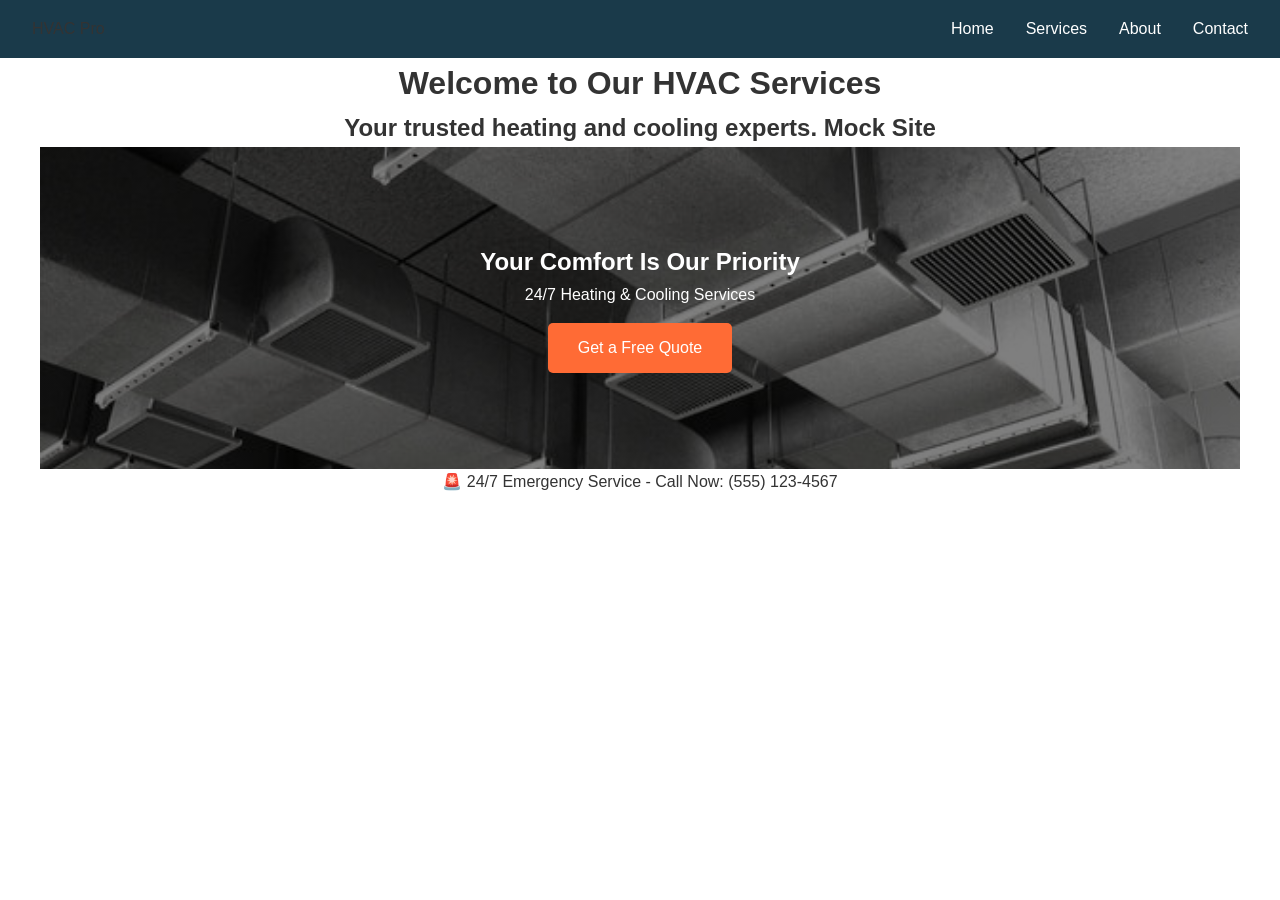
==== index.html @ 46e5fee6 "Add files via upload" ====
<!DOCTYPE html>
<html>
<head>
    <link rel="stylesheet" href="index.css">
    <title>Mock Site: HVAC</title>
</head>
<body style="text-align: center;">
<header>
    <nav>
        <div class="logo">HVAC Pro</div>
        <ul>
            <li><a href="index.html">Home</a></li>
            <li><a href="Services.html">Services</a></li>
            <li><a href="about.html">About</a></li>
            <li><a href="contact.html">Contact</a></li>
        </ul>
    </nav>
</header>

     <h1>Welcome to Our HVAC Services</h1>
    <h2>Your trusted heating and cooling experts. Mock Site</h2>
<section class="hero">
    <h1>Your Comfort Is Our Priority</h1>
    <p>24/7 Heating & Cooling Services</p>
    <a href="contact.html" class="cta-button">Get a Free Quote</a>
</section>
</body>
<div class="emergency-banner">
    🚨 24/7 Emergency Service - Call Now: (555) 123-4567
</div>
<script>
    // Wait for HTML to load before running
    document.addEventListener('DOMContentLoaded', function() {
        // Simple script to highlight today's hours
        const days = ['Sunday', 'Monday', 'Tuesday', 'Wednesday', 'Thursday', 'Friday', 'Saturday'];
        const today = days[new Date().getDay()];
        const hoursList = document.querySelectorAll('#hours li');
        
        if (hoursList.length > 0) {
            hoursList.forEach(li => {
                if (li.textContent.includes(today)) {
                    li.classList.add('today');
                }
            });
        } else {
            console.log('Hours list not found on this page');
        }
    });
</script>
</html>
---- index.css ----
/* Reset & Base */
* {
    margin: 0;
    padding: 0;
    box-sizing: border-box;
}

body {
    font-family: Arial, sans-serif;
    line-height: 1.6;
    color: #333;
}

/* Navigation */
nav {
    background: #1a3a4a;
    padding: 1rem 2rem;
    display: flex;
    justify-content: space-between;
    align-items: center;
}

nav ul {
    display: flex;
    list-style: none;
    gap: 2rem;
}

nav a {
    color: white;
    text-decoration: none;
}

/* Sections */
section {
    padding: 4rem 2rem;
    max-width: 1200px;
    margin: 0 auto;
}

/* Hero */
.hero {
    text-align: center;
    padding: 6rem 2rem;
    background: linear-gradient(rgba(0,0,0,0.5), rgba(0,0,0,0.5)), 
                url('360_F_1784794726_fTnKJfXmopYeZTI3hPSH36VdZ2Bxh9Bz.jpg');
    background-size: cover;
    color: white;
}

.cta-button {
    display: inline-block;
    padding: 12px 30px;
    background: #ff6b35;
    color: white;
    text-decoration: none;
    border-radius: 5px;
    margin-top: 1rem;
}

/* Service Cards */
.service-grid {
    display: grid;
    grid-template-columns: repeat(auto-fit, minmax(250px, 1fr));
    gap: 2rem;
    margin-top: 2rem;
}

.service-card {
    padding: 2rem;
    background: #f4f4f4;
    border-radius: 8px;
    text-align: center;
}

/* Footer */
footer {
    background: #1a3a4a;
    color: white;
    text-align: center;
    padding: 2rem;
}

/* Mobile Responsive */
@media (max-width: 768px) {
    nav {
        flex-direction: column;
        gap: 1rem;
    }
    
    nav ul {
        flex-direction: column;
        align-items: center;
        gap: 0.5rem;
    }
    
    section {
        padding: 2rem 1rem;
    }
}
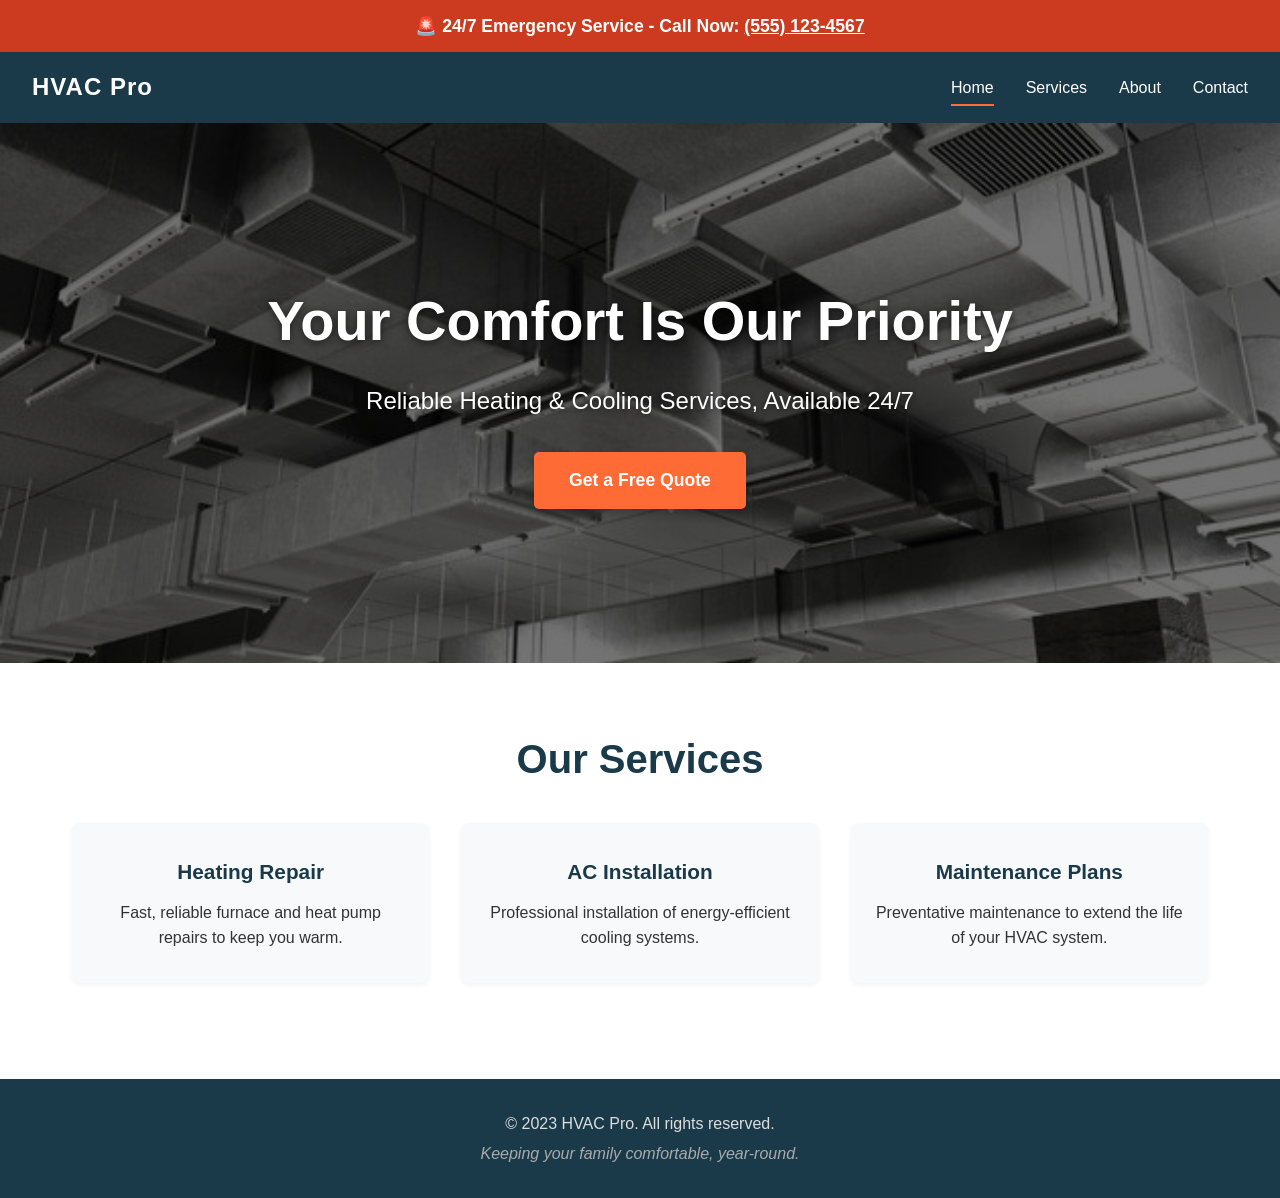
==== commit ef753f78: "Add files via upload" ====
--- a/index.html
+++ b/index.html
@@ -1,50 +1,64 @@
 <!DOCTYPE html>
-<html>
+<html lang="en">
 <head>
+    <meta charset="UTF-8">
+    <meta name="viewport" content="width=device-width, initial-scale=1.0">
+    <title>HVAC Pro | Your Trusted Heating & Cooling Experts</title>
     <link rel="stylesheet" href="index.css">
-    <title>Mock Site: HVAC</title>
 </head>
-<body style="text-align: center;">
-<header>
-    <nav>
-        <div class="logo">HVAC Pro</div>
-        <ul>
-            <li><a href="index.html">Home</a></li>
-            <li><a href="Services.html">Services</a></li>
-            <li><a href="about.html">About</a></li>
-            <li><a href="contact.html">Contact</a></li>
-        </ul>
-    </nav>
-</header>
+<body>
+    <!-- Emergency Banner -->
+    <div class="emergency-banner">
+        🚨 24/7 Emergency Service - Call Now: <a href="tel:+15551234567">(555) 123-4567</a>
+    </div>
 
-     <h1>Welcome to Our HVAC Services</h1>
-    <h2>Your trusted heating and cooling experts. Mock Site</h2>
-<section class="hero">
-    <h1>Your Comfort Is Our Priority</h1>
-    <p>24/7 Heating & Cooling Services</p>
-    <a href="contact.html" class="cta-button">Get a Free Quote</a>
-</section>
+    <!-- Navigation -->
+    <header>
+        <nav>
+            <div class="logo">HVAC Pro</div>
+            <ul>
+                <li><a href="index.html" class="active">Home</a></li>
+                <li><a href="services.html">Services</a></li>
+                <li><a href="about.html">About</a></li>
+                <li><a href="contact.html">Contact</a></li>
+            </ul>
+        </nav>
+    </header>
+
+    <!-- Hero Section -->
+    <section class="hero">
+        <div class="hero-content">
+            <h1>Your Comfort Is Our Priority</h1>
+            <p>Reliable Heating & Cooling Services, Available 24/7</p>
+            <a href="contact.html" class="cta-button">Get a Free Quote</a>
+        </div>
+    </section>
+
+    <!-- Services Section -->
+    <section class="services">
+        <h2>Our Services</h2>
+        <div class="service-grid">
+            <div class="service-card">
+                <h3>Heating Repair</h3>
+                <p>Fast, reliable furnace and heat pump repairs to keep you warm.</p>
+            </div>
+            <div class="service-card">
+                <h3>AC Installation</h3>
+                <p>Professional installation of energy-efficient cooling systems.</p>
+            </div>
+            <div class="service-card">
+                <h3>Maintenance Plans</h3>
+                <p>Preventative maintenance to extend the life of your HVAC system.</p>
+            </div>
+        </div>
+    </section>
+
+    <!-- Footer -->
+    <footer>
+        <div class="footer-content">
+            <p>&copy; 2023 HVAC Pro. All rights reserved.</p>
+            <p class="tagline">Keeping your family comfortable, year-round.</p>
+        </div>
+    </footer>
 </body>
-<div class="emergency-banner">
-    🚨 24/7 Emergency Service - Call Now: (555) 123-4567
-</div>
-<script>
-    // Wait for HTML to load before running
-    document.addEventListener('DOMContentLoaded', function() {
-        // Simple script to highlight today's hours
-        const days = ['Sunday', 'Monday', 'Tuesday', 'Wednesday', 'Thursday', 'Friday', 'Saturday'];
-        const today = days[new Date().getDay()];
-        const hoursList = document.querySelectorAll('#hours li');
-        
-        if (hoursList.length > 0) {
-            hoursList.forEach(li => {
-                if (li.textContent.includes(today)) {
-                    li.classList.add('today');
-                }
-            });
-        } else {
-            console.log('Hours list not found on this page');
-        }
-    });
-</script>
 </html>
--- a/index.css
+++ b/index.css
@@ -11,13 +11,41 @@
     color: #333;
 }
 
-/* Navigation */
+/* --- Emergency Banner --- */
+.emergency-banner {
+    background-color: #cc3b1f;
+    color: white;
+    text-align: center;
+    padding: 0.75rem 1rem;
+    font-weight: bold;
+    font-size: 1.1rem;
+}
+
+.emergency-banner a {
+    color: white;
+    text-decoration: underline;
+    font-weight: bold;
+}
+
+.emergency-banner a:hover {
+    color: #ffe0d0;
+}
+
+/* --- Navigation --- */
 nav {
     background: #1a3a4a;
     padding: 1rem 2rem;
     display: flex;
     justify-content: space-between;
     align-items: center;
+    flex-wrap: wrap;
+}
+
+.logo {
+    color: white;
+    font-size: 1.5rem;
+    font-weight: bold;
+    letter-spacing: 1px;
 }
 
 nav ul {
@@ -29,72 +57,384 @@
 nav a {
     color: white;
     text-decoration: none;
-}
-
-/* Sections */
-section {
+    font-weight: 500;
+    padding: 0.5rem 0;
+    border-bottom: 2px solid transparent;
+    transition: border-color 0.2s ease-in-out;
+}
+
+nav a:hover,
+nav a.active {
+    border-bottom-color: #ff6b35;
+}
+
+/* --- Hero Section --- */
+.hero {
+    display: flex;
+    align-items: center;
+    justify-content: center;
+    text-align: center;
+    min-height: 60vh;
+    padding: 4rem 2rem;
+    background: linear-gradient(rgba(0, 0, 0, 0.55), rgba(0, 0, 0, 0.55)),
+                url('360_F_1784794726_fTnKJfXmopYeZTI3hPSH36VdZ2Bxh9Bz.jpg');
+    background-size: cover;
+    background-position: center;
+    background-repeat: no-repeat;
+    color: white;
+}
+
+.hero-content {
+    max-width: 800px;
+}
+
+.hero h1 {
+    font-size: 3.5rem;
+    margin-bottom: 1rem;
+    text-shadow: 0 2px 10px rgba(0, 0, 0, 0.6);
+}
+
+.hero p {
+    font-size: 1.5rem;
+    margin-bottom: 2rem;
+    text-shadow: 0 1px 5px rgba(0, 0, 0, 0.5);
+}
+
+/* --- Call to Action Button --- */
+.cta-button {
+    display: inline-block;
+    padding: 14px 35px;
+    background: #ff6b35;
+    color: white;
+    text-decoration: none;
+    font-weight: bold;
+    font-size: 1.1rem;
+    border-radius: 5px;
+    transition: background 0.3s ease, transform 0.1s ease;
+    box-shadow: 0 4px 10px rgba(0, 0, 0, 0.2);
+}
+
+.cta-button:hover {
+    background: #e55a2b;
+    transform: scale(1.02);
+}
+
+/* --- Page Banner --- */
+.page-banner {
+    background: #1a3a4a;
+    color: white;
+    text-align: center;
+    padding: 3rem 2rem;
+    margin-bottom: 2rem;
+}
+
+.page-banner h1 {
+    font-size: 2.5rem;
+    margin-bottom: 0.5rem;
+}
+
+.page-banner p {
+    font-size: 1.2rem;
+    opacity: 0.9;
+}
+
+/* --- Services Section --- */
+.services {
     padding: 4rem 2rem;
     max-width: 1200px;
     margin: 0 auto;
 }
 
-/* Hero */
-.hero {
-    text-align: center;
-    padding: 6rem 2rem;
-    background: linear-gradient(rgba(0,0,0,0.5), rgba(0,0,0,0.5)), 
-                url('360_F_1784794726_fTnKJfXmopYeZTI3hPSH36VdZ2Bxh9Bz.jpg');
-    background-size: cover;
-    color: white;
-}
-
-.cta-button {
-    display: inline-block;
-    padding: 12px 30px;
-    background: #ff6b35;
-    color: white;
-    text-decoration: none;
-    border-radius: 5px;
-    margin-top: 1rem;
-}
-
-/* Service Cards */
+.services h2 {
+    text-align: center;
+    font-size: 2.5rem;
+    margin-bottom: 2rem;
+    color: #1a3a4a;
+}
+
+#services {
+    padding: 2rem 2rem 4rem;
+    max-width: 1200px;
+    margin: 0 auto;
+}
+
 .service-grid {
     display: grid;
     grid-template-columns: repeat(auto-fit, minmax(250px, 1fr));
     gap: 2rem;
-    margin-top: 2rem;
 }
 
 .service-card {
-    padding: 2rem;
-    background: #f4f4f4;
+    padding: 2rem 1.5rem;
+    background: #f8f9fa;
     border-radius: 8px;
     text-align: center;
-}
-
-/* Footer */
+    box-shadow: 0 2px 5px rgba(0, 0, 0, 0.05);
+    transition: transform 0.2s ease, box-shadow 0.2s ease;
+}
+
+.service-card:hover {
+    transform: translateY(-5px);
+    box-shadow: 0 8px 20px rgba(0, 0, 0, 0.1);
+}
+
+.service-card h3 {
+    color: #1a3a4a;
+    margin-bottom: 0.75rem;
+    font-size: 1.3rem;
+}
+
+/* --- About Section --- */
+#about {
+    padding: 2rem 2rem 4rem;
+    max-width: 1000px;
+    margin: 0 auto;
+}
+
+#about h2 {
+    color: #1a3a4a;
+    margin: 2rem 0 1rem;
+    font-size: 2rem;
+}
+
+#about h2:first-of-type {
+    margin-top: 0;
+}
+
+#about p {
+    margin-bottom: 1.5rem;
+    font-size: 1.1rem;
+}
+
+.about-features {
+    list-style: none;
+    padding: 0;
+    display: grid;
+    grid-template-columns: repeat(auto-fit, minmax(200px, 1fr));
+    gap: 0.75rem;
+    margin: 1.5rem 0;
+}
+
+.about-features li {
+    padding: 0.5rem 0;
+    font-size: 1.1rem;
+}
+
+/* --- Contact Section --- */
+#contact {
+    padding: 2rem 2rem 1rem;
+    max-width: 1200px;
+    margin: 0 auto;
+}
+
+.contact-info {
+    display: grid;
+    grid-template-columns: repeat(auto-fit, minmax(200px, 1fr));
+    gap: 2rem;
+    text-align: center;
+    margin: 2rem 0;
+}
+
+.contact-item h3 {
+    color: #1a3a4a;
+    margin-bottom: 0.5rem;
+    font-size: 1.2rem;
+}
+
+.contact-item a {
+    color: #ff6b35;
+    text-decoration: none;
+    font-weight: bold;
+}
+
+.contact-item a:hover {
+    text-decoration: underline;
+}
+
+.contact-item p {
+    font-size: 1.1rem;
+}
+
+/* --- Hours Section --- */
+#hours {
+    padding: 2rem 2rem 4rem;
+    max-width: 600px;
+    margin: 0 auto;
+    text-align: center;
+}
+
+#hours h3 {
+    color: #1a3a4a;
+    font-size: 1.8rem;
+    margin-bottom: 1rem;
+}
+
+#hours ul {
+    list-style: none;
+    padding: 0;
+}
+
+#hours li {
+    padding: 0.5rem 0;
+    font-size: 1.1rem;
+    border-bottom: 1px solid #eee;
+}
+
+#hours li:last-child {
+    border-bottom: none;
+}
+
+#hours li.today {
+    color: #ff6b35;
+    font-weight: bold;
+    background: #fff5f0;
+    border-radius: 5px;
+}
+
+/* --- Footer --- */
 footer {
     background: #1a3a4a;
-    color: white;
+    color: #ddd;
     text-align: center;
     padding: 2rem;
-}
-
-/* Mobile Responsive */
+    margin-top: 2rem;
+}
+
+.footer-content {
+    max-width: 1200px;
+    margin: 0 auto;
+}
+
+footer .tagline {
+    font-style: italic;
+    color: #aaa;
+    margin-top: 0.25rem;
+}
+
+/* --- Mobile Responsive --- */
 @media (max-width: 768px) {
     nav {
         flex-direction: column;
-        gap: 1rem;
-    }
-    
+        gap: 0.75rem;
+        padding: 1rem;
+    }
+
     nav ul {
         flex-direction: column;
         align-items: center;
         gap: 0.5rem;
+        width: 100%;
     }
     
-    section {
+    nav a {
+        display: block;
+        width: 100%;
+        text-align: center;
+        padding: 0.5rem;
+        border-bottom: 1px solid rgba(255, 255, 255, 0.1);
+    }
+
+    nav a:hover,
+    nav a.active {
+        border-bottom-color: #ff6b35;
+    }
+
+    .hero {
+        min-height: 50vh;
+        padding: 3rem 1rem;
+    }
+
+    .hero h1 {
+        font-size: 2.2rem;
+    }
+
+    .hero p {
+        font-size: 1.2rem;
+    }
+
+    .services {
         padding: 2rem 1rem;
     }
+
+    .services h2 {
+        font-size: 2rem;
+    }
+
+    #services {
+        padding: 2rem 1rem;
+    }
+
+    .service-grid {
+        grid-template-columns: 1fr;
+        gap: 1.5rem;
+    }
+
+    #about {
+        padding: 1.5rem;
+    }
+
+    #about h2 {
+        font-size: 1.8rem;
+    }
+
+    .about-features {
+        grid-template-columns: 1fr;
+    }
+
+    #contact {
+        padding: 1.5rem;
+    }
+
+    .contact-info {
+        grid-template-columns: 1fr;
+        gap: 1.5rem;
+    }
+
+    #hours {
+        padding: 1.5rem;
+    }
+
+    .page-banner {
+        padding: 2rem 1rem;
+    }
+
+    .page-banner h1 {
+        font-size: 2rem;
+    }
+
+    .page-banner p {
+        font-size: 1rem;
+    }
+}
+
+@media (max-width: 480px) {
+    .emergency-banner {
+        font-size: 0.9rem;
+        padding: 0.5rem;
+    }
+
+    .logo {
+        font-size: 1.2rem;
+    }
+
+    .hero h1 {
+        font-size: 1.8rem;
+    }
+
+    .hero p {
+        font-size: 1rem;
+    }
+
+    .cta-button {
+        padding: 12px 25px;
+        font-size: 1rem;
+    }
+
+    .service-card {
+        padding: 1.5rem 1rem;
+    }
+
+    .contact-item h3 {
+        font-size: 1rem;
+    }
 }
